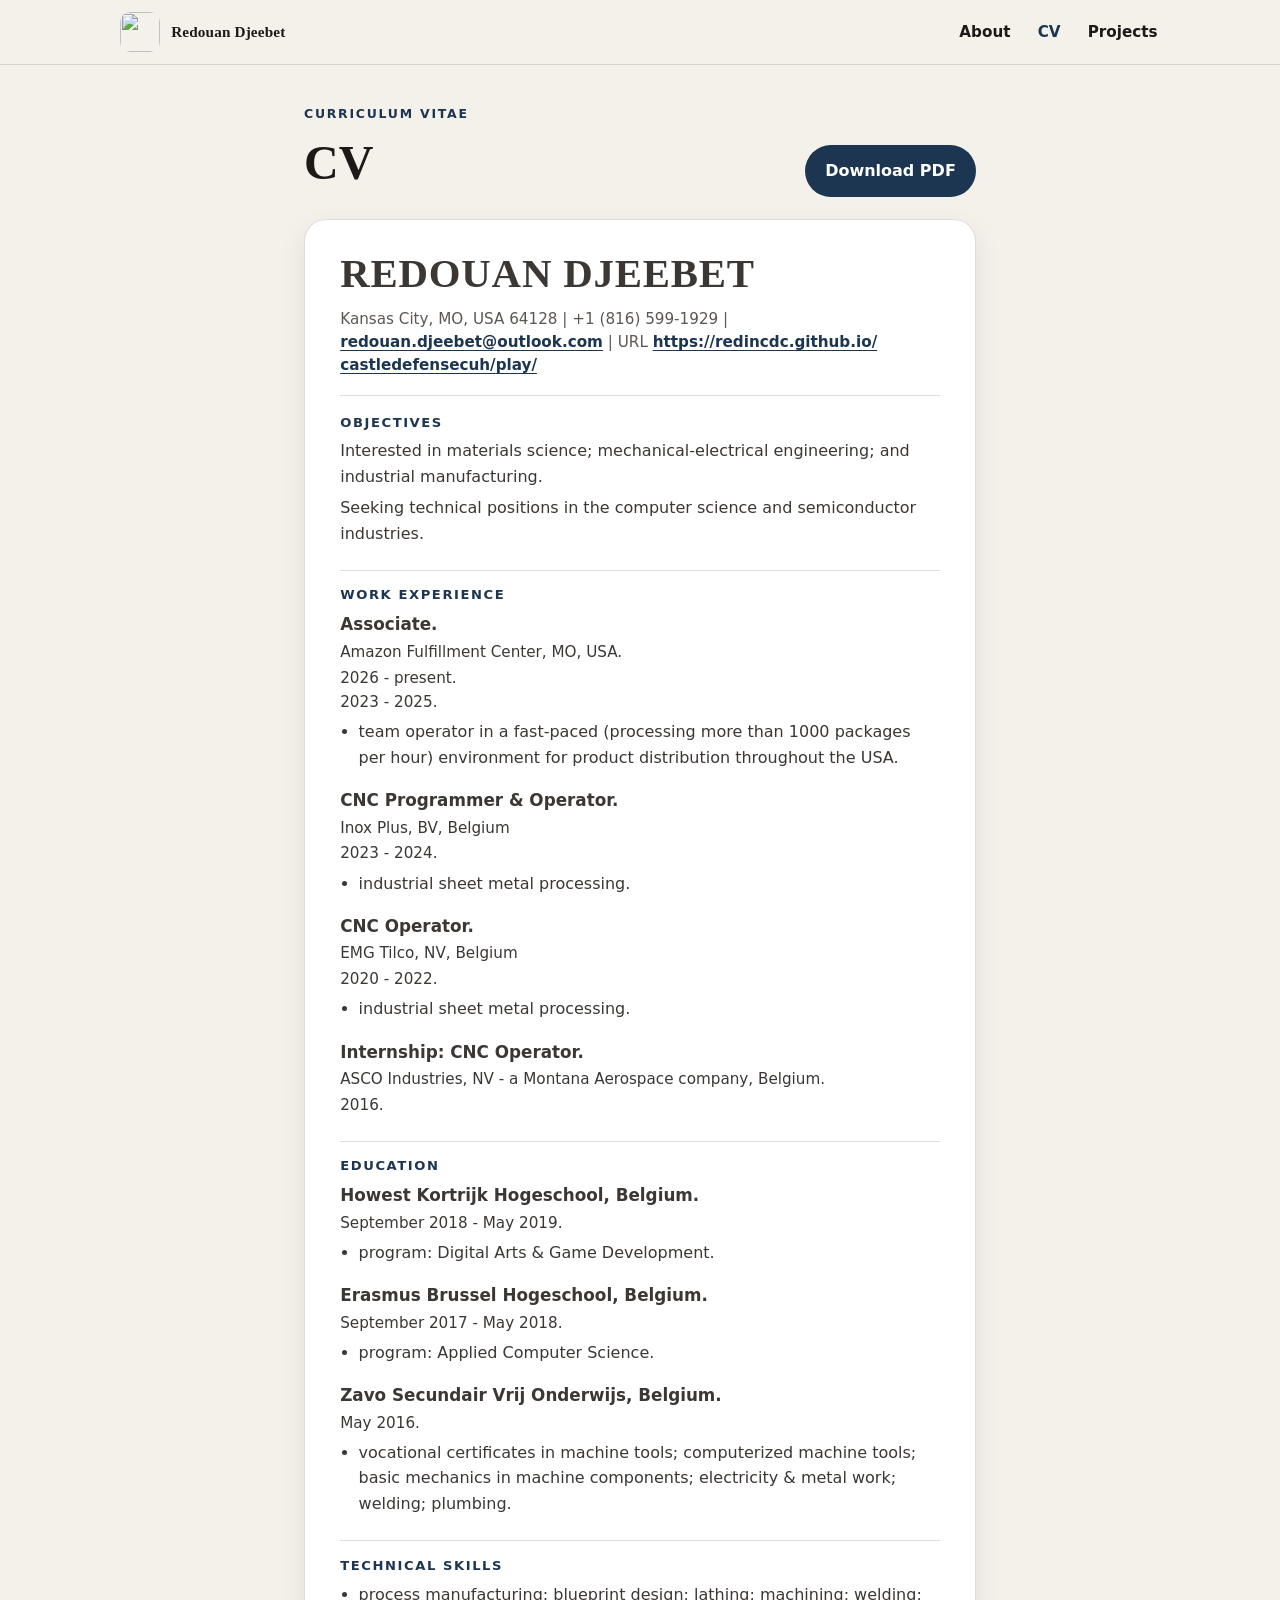
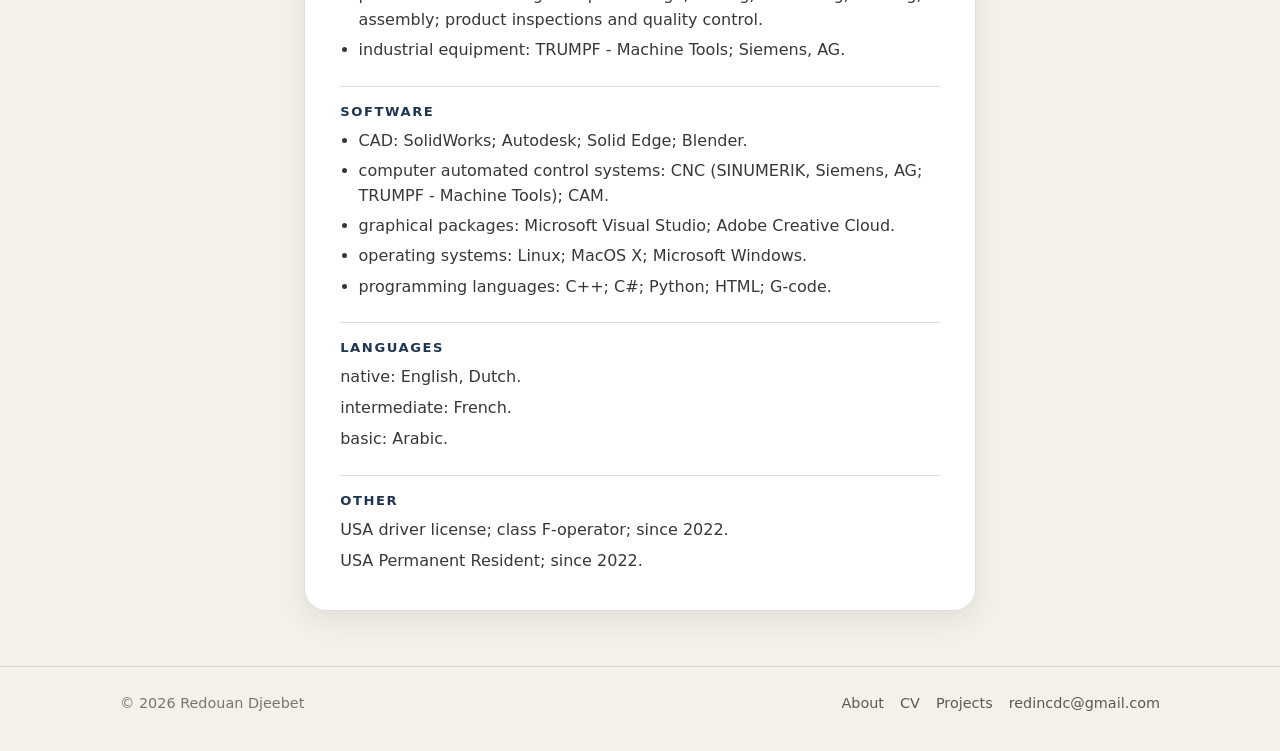
==== cv/index.html @ 41353f1d "Add files via upload" ====
<!DOCTYPE html>
<html lang="en">
<head>
  <meta charset="utf-8">
  <meta name="viewport" content="width=device-width, initial-scale=1, viewport-fit=cover">
  <title>CV — Redouan Djeebet</title>
  <meta name="description" content="CV of Redouan Djeebet.">
  <meta name="theme-color" content="#f4f1ea">
  <link rel="icon" href="/favicon.ico" sizes="any">
  <link rel="icon" type="image/png" sizes="32x32" href="/favicon-32.png">
  <link rel="apple-touch-icon" href="/apple-touch-icon.png">
  <meta property="og:title" content="CV — Redouan Djeebet">
  <meta property="og:description" content="CV of Redouan Djeebet.">
  <meta property="og:image" content="/assets/og.png">
  <meta property="og:type" content="website">
  <link rel="stylesheet" href="/style.css">
</head>
<body>
  <a class="skip" href="#main">Skip to content</a>
  <header class="site-header">
    <div class="wrap header-inner">
      <a class="brand" href="/">
        <img src="/assets/logo.png" width="40" height="40" alt="">
        <span class="brand-name">Redouan Djeebet</span>
      </a>
      <input type="checkbox" id="nav-toggle" class="nav-toggle" hidden>
      <label for="nav-toggle" class="nav-toggle-btn" aria-label="Menu">Menu</label>
      <nav class="nav" aria-label="Primary">
        <a href="/#about">About</a>
        <a href="/cv/" aria-current="page">CV</a>
        <a href="/projects/">Projects</a>
      </nav>
    </div>
  </header>

  <main id="main" class="page-body">
    <div class="wrap">
      <div class="cv-toolbar">
        <div>
          <p class="eyebrow">Curriculum vitae</p>
          <h1>CV</h1>
        </div>
        <a class="btn btn-primary cv-download" href="/cv/Redouan-Djeebet-CV.pdf" download="Redouan-Djeebet-CV.pdf">Download PDF</a>
      </div>

      <article class="cv-panel">
              <p class="cv-name">REDOUAN DJEEBET</p>

              <!-- CONTACT: swap this whole #cv-contact block if Red wants only redincdc@gmail.com shown. -->
              <div id="cv-contact">
                <p>Kansas City, MO, USA 64128 | +1 (816) 599-1929 | <a href="mailto:redouan.djeebet@outlook.com">redouan.djeebet@outlook.com</a> | URL <a href="https://redincdc.github.io/castledefensecuh/play/">https://redincdc.github.io/<wbr>castledefensecuh/<wbr>play/</a></p>
              </div>

              
              <section class="cv-section">
              <h2>Objectives</h2>
              
              <div class="cv-lines">
                <p>Interested in materials science; mechanical-electrical engineering; and industrial manufacturing.</p>
                <p>Seeking technical positions in the computer science and semiconductor industries.</p>
              </div>
              </section>

              <section class="cv-section">
              <h2>Work Experience</h2>
              

              <div class="job">
                <p class="job-title">Associate.</p>
                <p class="job-place">Amazon Fulfillment Center, MO, USA.</p>
                <p class="job-dates">2026 - present.
      2023 - 2025.</p>
                <ul>
                  <li>team operator in a fast-paced (processing more than 1000 packages per hour) environment for product distribution throughout the USA.</li>
                </ul>
              </div>

              <div class="job">
                <p class="job-title">CNC Programmer &amp; Operator.</p>
                <p class="job-place">Inox Plus, BV, Belgium</p>
                <p class="job-dates">2023 - 2024.</p>
                <ul>
                  <li>industrial sheet metal processing.</li>
                </ul>
              </div>

              <div class="job">
                <p class="job-title">CNC Operator.</p>
                <p class="job-place">EMG Tilco, NV, Belgium</p>
                <p class="job-dates">2020 - 2022.</p>
                <ul>
                  <li>industrial sheet metal processing.</li>
                </ul>
              </div>

              <div class="job">
                <p class="job-title">Internship: CNC Operator.</p>
                <p class="job-place">ASCO Industries, NV - a Montana Aerospace company, Belgium.</p>
                <p class="job-dates">2016.</p>
              </div>
              </section>

              <section class="cv-section cv-keep">
              <h2>Education</h2>
              

              <div class="job">
                <p class="job-title">Howest Kortrijk Hogeschool, Belgium.</p>
                <p class="job-dates">September 2018 - May 2019.</p>
                <ul>
                  <li>program: Digital Arts &amp; Game Development.</li>
                </ul>
              </div>

              <div class="job">
                <p class="job-title">Erasmus Brussel Hogeschool, Belgium.</p>
                <p class="job-dates">September 2017 - May 2018.</p>
                <ul>
                  <li>program: Applied Computer Science.</li>
                </ul>
              </div>

              <div class="job">
                <p class="job-title">Zavo Secundair Vrij Onderwijs, Belgium.</p>
                <p class="job-dates">May 2016.</p>
                <ul>
                  <li>vocational certificates in machine tools; computerized machine tools; basic mechanics in machine components; electricity &amp; metal work; welding; plumbing.</li>
                </ul>
              </div>
              </section>

              <section class="cv-section">
              <h2>Technical Skills</h2>
              
              <ul>
                <li>process manufacturing: blueprint design; lathing; machining; welding; assembly; product inspections and quality control.</li>
                <li>industrial equipment: TRUMPF - Machine Tools; Siemens, AG.</li>
              </ul>
              </section>

              <section class="cv-section">
              <h2>Software</h2>
              
              <ul>
                <li>CAD: SolidWorks; Autodesk; Solid Edge; Blender.</li>
                <li>computer automated control systems: CNC (SINUMERIK, Siemens, AG; TRUMPF - Machine Tools); CAM.</li>
                <li>graphical packages: Microsoft Visual Studio; Adobe Creative Cloud.</li>
                <li>operating systems: Linux; MacOS X; Microsoft Windows.</li>
                <li>programming languages: C++; C#; Python; HTML; G-code.</li>
              </ul>
              </section>

              <section class="cv-section">
              <h2>Languages</h2>
              
              <div class="cv-lines">
                <p>native: English, Dutch.</p>
                <p>intermediate: French.</p>
                <p>basic: Arabic.</p>
              </div>
              </section>

              <section class="cv-section">
              <h2>Other</h2>
              
              <div class="cv-lines">
                <p>USA driver license; class F-operator; since 2022.</p>
                <p>USA Permanent Resident; since 2022.</p>
              </div>
              </section>
      </article>
    </div>
  </main>

  <footer class="site-footer">
    <div class="wrap footer-inner">
      <p>© 2026 Redouan Djeebet</p>
      <div class="footer-links">
        <a href="/#about">About</a>
        <a href="/#cv">CV</a>
        <a href="/projects/">Projects</a>
        <a href="mailto:redincdc@gmail.com">redincdc@gmail.com</a>
      </div>
    </div>
  </footer>
</body>
</html>
---- style.css ----
/* Redouan Djeebet — personal site
   Neutral, professional. No webfonts, no trackers, no third-party requests. */

:root {
  --bg: #f4f1ea;
  --bg-soft: #ece8e0;
  --panel: #ffffff;
  --ink: #1c1917;
  --muted: #5c5854;
  --faint: #7a756f;
  --accent: #1c3550;
  --accent-2: #15283c;
  --line: rgba(28, 25, 23, 0.14);
  --max: 1040px;
  --radius: 16px;
  --shadow: 0 10px 28px rgba(28, 25, 23, 0.08);
  --font: "Segoe UI", system-ui, -apple-system, Roboto, Ubuntu, Cantarell, "Noto Sans", sans-serif;
  --display: Georgia, "Palatino Linotype", Palatino, "Book Antiqua", "Times New Roman", serif;
}

*, *::before, *::after { box-sizing: border-box; }
html { scroll-behavior: smooth; color-scheme: light; }
@media (prefers-reduced-motion: reduce) {
  html { scroll-behavior: auto; }
  *, *::before, *::after { animation: none !important; transition: none !important; }
}

body {
  margin: 0;
  font-family: var(--font);
  background: var(--bg);
  color: var(--ink);
  line-height: 1.6;
  -webkit-font-smoothing: antialiased;
  text-rendering: optimizeLegibility;
  padding-left: env(safe-area-inset-left);
  padding-right: env(safe-area-inset-right);
}

img { max-width: 100%; height: auto; display: block; }
a { color: var(--accent); text-underline-offset: 3px; }
a:hover { color: var(--accent-2); }
:focus-visible { outline: 2px solid var(--accent); outline-offset: 3px; }

.wrap {
  width: min(100% - 2rem, var(--max));
  margin-inline: auto;
}
.narrow { width: min(100% - 2rem, 42rem); margin-inline: auto; }

/* ----- header ----- */
.site-header {
  position: sticky;
  top: 0;
  z-index: 40;
  background: color-mix(in srgb, var(--bg) 88%, transparent);
  backdrop-filter: blur(12px);
  border-bottom: 1px solid var(--line);
  padding-top: env(safe-area-inset-top);
}
.header-inner {
  display: flex;
  align-items: center;
  justify-content: space-between;
  gap: 1rem;
  min-height: 4rem;
}
.brand {
  display: flex;
  align-items: center;
  gap: 0.7rem;
  color: inherit;
  text-decoration: none;
  font-weight: 700;
  letter-spacing: 0.01em;
}
.brand img {
  width: 40px;
  height: 40px;
  border-radius: 10px;
}
.brand-name { font-size: 0.95rem; font-family: var(--display); font-weight: 700; }

.nav-toggle { display: none; }
.nav-toggle-btn {
  display: none;
  align-items: center;
  justify-content: center;
  background: var(--panel);
  color: var(--ink);
  border: 1px solid var(--line);
  border-radius: 10px;
  min-height: 44px;
  min-width: 44px;
  padding: 0.45rem 0.75rem;
  font: inherit;
  font-weight: 600;
  cursor: pointer;
}
.nav {
  display: flex;
  gap: 0.2rem 1.4rem;
  align-items: center;
  flex-wrap: wrap;
}
.nav a {
  color: var(--ink);
  text-decoration: none;
  font-size: 0.95rem;
  font-weight: 600;
  padding: 0.45rem 0.15rem;
}
.nav a:hover,
.nav a[aria-current="page"] { color: var(--accent); }

@media (max-width: 760px) {
  .nav-toggle-btn { display: inline-flex; }
  .nav {
    display: none;
    position: absolute;
    left: 0; right: 0;
    top: 100%;
    flex-direction: column;
    align-items: stretch;
    gap: 0;
    background: var(--bg-soft);
    border-bottom: 1px solid var(--line);
    padding: 0.5rem 1rem 1rem;
  }
  .nav-toggle:checked ~ .nav { display: flex; }
  .nav a {
    padding: 0.85rem 0.2rem;
    border-bottom: 1px solid var(--line);
    min-height: 44px;
    display: flex;
    align-items: center;
  }
  .header-inner { position: relative; }
}

/* ----- typography ----- */
.eyebrow, .section-kicker {
  display: inline-block;
  font-size: 0.78rem;
  font-weight: 700;
  letter-spacing: 0.14em;
  text-transform: uppercase;
  color: var(--accent);
  margin: 0 0 0.7rem;
}
h1, h2 {
  font-family: var(--display);
  font-weight: 700;
  line-height: 1.15;
  margin: 0 0 0.7rem;
}
h1 { font-size: clamp(2.2rem, 6vw, 3.4rem); }
h2 { font-size: clamp(1.7rem, 4vw, 2.3rem); }
.lede {
  font-family: var(--display);
  font-size: clamp(1.15rem, 2.4vw, 1.4rem);
  color: var(--muted);
  margin: 0 0 1.3rem;
}
.bio p, .section-intro, .page-lead {
  color: var(--muted);
  font-size: 1.05rem;
  margin: 0 0 1rem;
  max-width: 42rem;
}
.bio p:last-child { margin-bottom: 0; }

.cta-row {
  display: flex;
  flex-wrap: wrap;
  gap: 0.75rem;
  margin: 0;
}
.btn {
  display: inline-flex;
  align-items: center;
  justify-content: center;
  gap: 0.45rem;
  font: inherit;
  font-weight: 700;
  text-decoration: none;
  border-radius: 999px;
  padding: 0.75rem 1.2rem;
  min-height: 44px;
  border: 1px solid transparent;
  cursor: pointer;
}
.btn-primary { background: var(--accent); color: #fff; }
.btn-primary:hover { background: var(--accent-2); color: #fff; }
.btn-ghost {
  background: transparent;
  color: var(--ink);
  border-color: var(--line);
}
.btn-ghost:hover { border-color: var(--accent); color: var(--accent); }

/* ----- sections ----- */
section { padding: 0; }
.about { padding: 2.6rem 0 2.4rem; }
.cv-home, .projects-band, .page-body { padding: 2.2rem 0 3.4rem; }
.cv-home {
  border-top: 1px solid var(--line);
  background: var(--bg-soft);
}
.projects-band { border-top: 1px solid var(--line); }

/* ----- project cards ----- */
.project-grid {
  display: grid;
  gap: 1.1rem;
  grid-template-columns: 1fr;
  margin-top: 1.4rem;
}
@media (min-width: 760px) {
  .project-grid { grid-template-columns: repeat(2, 1fr); }
  .project-grid.triple { grid-template-columns: repeat(3, 1fr); }
}
.project-card {
  background: var(--panel);
  border: 1px solid var(--line);
  border-radius: var(--radius);
  padding: 0;
  overflow: hidden;
  box-shadow: var(--shadow);
  display: flex;
  flex-direction: column;
  min-width: 0;
}
.project-media img {
  width: 100%;
  aspect-ratio: 16 / 9;
  object-fit: cover;
  background: var(--bg-soft);
}
.project-body { padding: 1.15rem 1.2rem 1.25rem; display: flex; flex-direction: column; flex: 1; }
.project-kicker {
  color: var(--accent);
  font-size: 0.72rem;
  font-weight: 700;
  letter-spacing: 0.12em;
  text-transform: uppercase;
  margin: 0 0 0.35rem;
}
.project-card h3 {
  margin: 0 0 0.45rem;
  font-size: 1.2rem;
  font-family: var(--display);
  line-height: 1.2;
}
.project-card p { margin: 0 0 1.1rem; color: var(--muted); }
.project-card .cta-row { margin-top: auto; }

.project-card.placeholder {
  border-style: dashed;
  background: transparent;
  box-shadow: none;
  min-height: 200px;
  justify-content: center;
  padding: 1.5rem 1.25rem;
  text-align: center;
}
.project-card.placeholder p { margin: 0; }

/* ----- CV ----- */
.cv-toolbar {
  display: flex;
  flex-wrap: wrap;
  align-items: flex-end;
  justify-content: space-between;
  gap: 1rem;
  margin: 0 auto 1.4rem;
  max-width: 42rem;
}
.cv-download { flex: 0 0 auto; }

.cv-panel {
  background: var(--panel);
  border: 1px solid var(--line);
  border-radius: 22px;
  padding: 1.5rem 1.25rem 1.8rem;
  box-shadow: var(--shadow);
  max-width: 42rem;
  margin-inline: auto;
}
@media (min-width: 700px) {
  .cv-panel { padding: 2rem 2.2rem 2.3rem; }
}

.cv-name {
  font-family: var(--display);
  font-size: clamp(1.85rem, 5vw, 2.55rem);
  font-weight: 700;
  letter-spacing: 0.02em;
  line-height: 1.1;
  margin: 0 0 0.7rem;
  color: var(--ink);
}

/* Single block — swap this whole #cv-contact region if Red wants only redincdc@gmail.com shown. */
#cv-contact {
  margin: 0 0 0.2rem;
  padding-bottom: 1.15rem;
  border-bottom: 1px solid var(--line);
}
#cv-contact p {
  margin: 0;
  color: var(--muted);
  font-size: 0.95rem;
  overflow-wrap: break-word;
  line-height: 1.5;
}
#cv-contact a { font-weight: 600; }

.cv-panel h2 {
  font-size: 0.82rem;
  letter-spacing: 0.12em;
  text-transform: uppercase;
  color: var(--accent);
  font-family: var(--font);
  font-weight: 700;
  margin: 1.45rem 0 0.55rem;
  padding-top: 1.05rem;
  border-top: 1px solid var(--line);
}
.cv-section { padding: 0; }
.cv-panel .cv-section:first-of-type h2 {
  border-top: 0;
  margin-top: 1.15rem;
  padding-top: 0;
}
.cv-panel p, .cv-panel li { color: #3a3734; }
.cv-panel ul {
  padding-left: 1.15rem;
  margin: 0.3rem 0 0;
}
.cv-panel li { margin: 0.28rem 0; }

.cv-lines p { margin: 0 0 0.35rem; }
.cv-lines p:last-child { margin-bottom: 0; }

.job { margin: 0 0 1.05rem; }
.job:last-child { margin-bottom: 0; }
.job-title {
  margin: 0;
  font-size: 1.05rem;
  font-weight: 700;
  color: var(--ink);
  font-family: var(--font);
}
.job-place, .job-dates {
  color: var(--muted);
  margin: 0.1rem 0 0;
  font-size: 0.95rem;
}
.job-dates { white-space: pre-line; }

/* ----- 404 / misc ----- */
.simple-page {
  padding: 4rem 0 5rem;
  text-align: center;
}
.simple-page h1 { margin-bottom: 0.6rem; }
.simple-page p { color: var(--muted); margin: 0 auto 1.4rem; max-width: 28rem; }
.simple-page .cta-row { justify-content: center; }

.page-body h1 {
  font-family: var(--display);
  font-size: clamp(2rem, 5vw, 3rem);
  margin: 0 0 0.4rem;
}

/* ----- footer ----- */
.site-footer {
  border-top: 1px solid var(--line);
  padding: 1.6rem 0 calc(2.2rem + env(safe-area-inset-bottom));
  color: var(--faint);
  font-size: 0.9rem;
}
.footer-inner {
  display: flex;
  flex-wrap: wrap;
  gap: 0.6rem 1.4rem;
  justify-content: space-between;
  align-items: center;
}
.footer-inner p { margin: 0; }
.footer-links { display: flex; gap: 1rem; flex-wrap: wrap; }
.footer-links a { color: var(--muted); text-decoration: none; }
.footer-links a:hover { color: var(--accent); }

.skip {
  position: absolute;
  left: -999px;
  top: 0;
  background: var(--accent);
  color: #fff;
  padding: 0.5rem 0.8rem;
  z-index: 100;
}
.skip:focus { left: 0.5rem; top: 0.5rem; }

@page { size: letter; margin: 0.6in; }

@media print {
  html, body { background: #fff; color: #111; }
  .site-header, .site-footer, .skip, .cv-toolbar, .nav-toggle-btn, .about, .projects-band { display: none !important; }
  .cv-home, .page-body { padding: 0; background: #fff; border: 0; }
  .wrap, .narrow { width: 100%; }
  .cv-panel {
    box-shadow: none;
    border: 0;
    border-radius: 0;
    background: #fff;
    color: #111;
    max-width: none;
    padding: 0;
  }
  .cv-name { color: #111; font-size: 22pt; margin-bottom: 8pt; }
  #cv-contact {
    border-bottom: 1px solid #222;
    padding-bottom: 8pt;
    margin-bottom: 2pt;
  }
  #cv-contact p,
  .cv-panel p,
  .cv-panel li,
  .job-place,
  .job-dates { color: #222; }
  .cv-panel h2 {
    color: #111;
    border-top: 1px solid #222;
    font-size: 10pt;
    margin: 11pt 0 5pt;
    padding-top: 8pt;
    letter-spacing: 0.08em;
    break-after: avoid;
  }
  .cv-section { padding: 0; }
  .cv-panel .cv-section:first-of-type h2 {
    border-top: 0;
    margin-top: 10pt;
    padding-top: 0;
  }
  .job { margin-bottom: 7pt; break-inside: avoid; }
  .cv-keep { break-inside: avoid; }
  .job-title { color: #111; font-size: 11.5pt; }
  a { color: #111; text-decoration: none; }
  #cv-contact a { text-decoration: underline; text-underline-offset: 2px; }
  * { box-shadow: none !important; text-shadow: none !important; print-color-adjust: exact; -webkit-print-color-adjust: exact; }
}
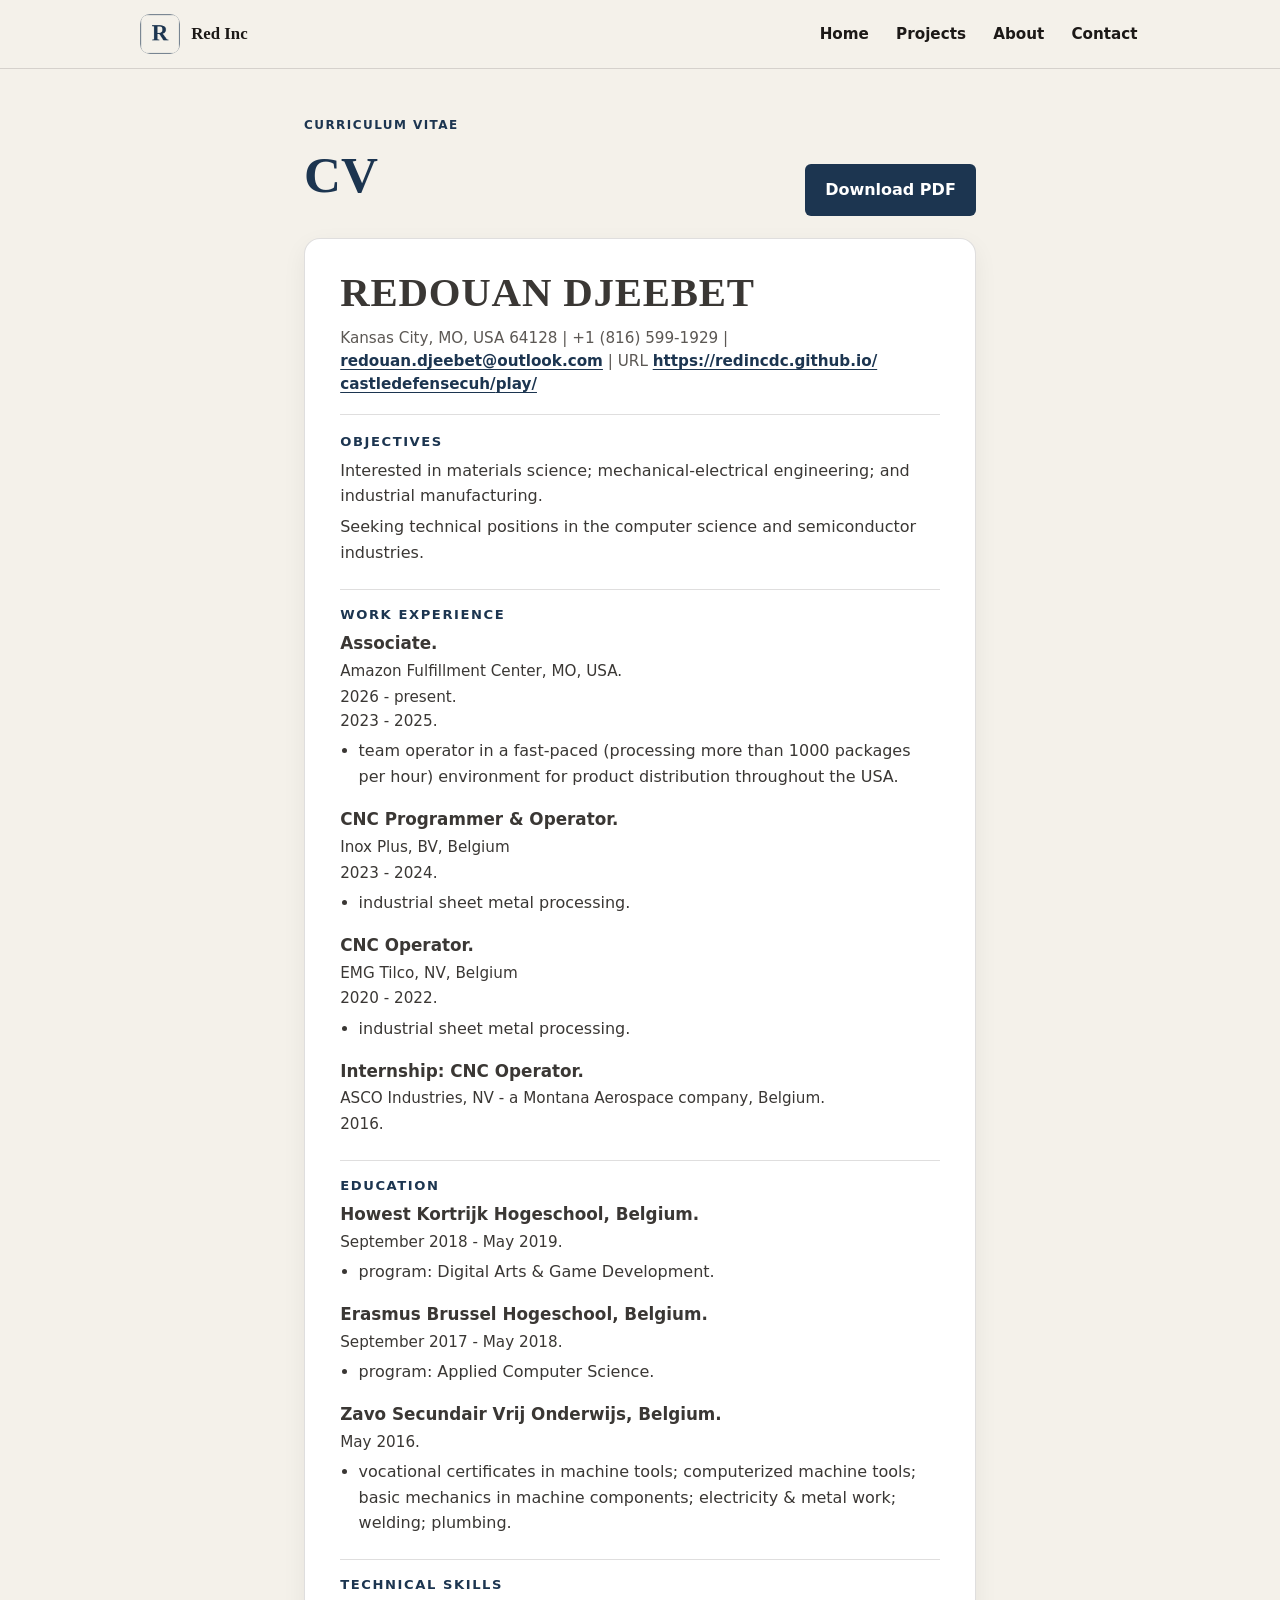
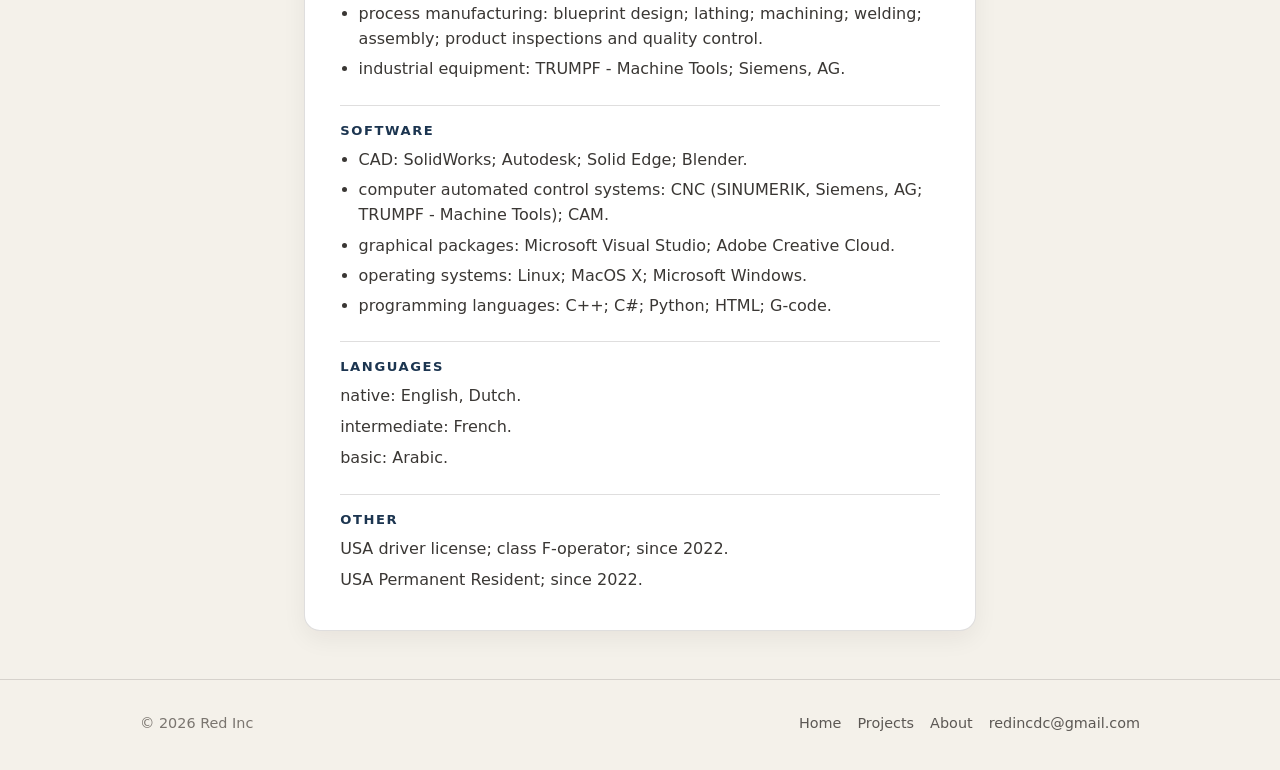
==== commit 642dab2f: "Add files via upload" ====
--- a/cv/index.html
+++ b/cv/index.html
@@ -4,13 +4,13 @@
   <meta charset="utf-8">
   <meta name="viewport" content="width=device-width, initial-scale=1, viewport-fit=cover">
   <title>CV — Redouan Djeebet</title>
-  <meta name="description" content="CV of Redouan Djeebet.">
+  <meta name="description" content="CV of Redouan Djeebet, owner and creator of Red Inc.">
   <meta name="theme-color" content="#f4f1ea">
   <link rel="icon" href="/favicon.ico" sizes="any">
   <link rel="icon" type="image/png" sizes="32x32" href="/favicon-32.png">
   <link rel="apple-touch-icon" href="/apple-touch-icon.png">
   <meta property="og:title" content="CV — Redouan Djeebet">
-  <meta property="og:description" content="CV of Redouan Djeebet.">
+  <meta property="og:description" content="CV of Redouan Djeebet, owner and creator of Red Inc.">
   <meta property="og:image" content="/assets/og.png">
   <meta property="og:type" content="website">
   <link rel="stylesheet" href="/style.css">
@@ -21,19 +21,20 @@
     <div class="wrap header-inner">
       <a class="brand" href="/">
         <img src="/assets/logo.png" width="40" height="40" alt="">
-        <span class="brand-name">Redouan Djeebet</span>
+        <span class="brand-name">Red Inc</span>
       </a>
-      <input type="checkbox" id="nav-toggle" class="nav-toggle" hidden>
+      <input type="checkbox" id="nav-toggle" class="nav-toggle">
       <label for="nav-toggle" class="nav-toggle-btn" aria-label="Menu">Menu</label>
       <nav class="nav" aria-label="Primary">
-        <a href="/#about">About</a>
-        <a href="/cv/" aria-current="page">CV</a>
+        <a href="/">Home</a>
         <a href="/projects/">Projects</a>
+        <a href="/about/">About</a>
+        <a href="mailto:redincdc@gmail.com">Contact</a>
       </nav>
     </div>
   </header>
 
-  <main id="main" class="page-body">
+<main id="main" class="page-body">
     <div class="wrap">
       <div class="cv-toolbar">
         <div>
@@ -174,11 +175,11 @@
 
   <footer class="site-footer">
     <div class="wrap footer-inner">
-      <p>© 2026 Redouan Djeebet</p>
+      <p>© 2026 Red Inc</p>
       <div class="footer-links">
-        <a href="/#about">About</a>
-        <a href="/#cv">CV</a>
+        <a href="/">Home</a>
         <a href="/projects/">Projects</a>
+        <a href="/about/">About</a>
         <a href="mailto:redincdc@gmail.com">redincdc@gmail.com</a>
       </div>
     </div>
--- a/style.css
+++ b/style.css
@@ -1,5 +1,5 @@
-/* Redouan Djeebet — personal site
-   Neutral, professional. No webfonts, no trackers, no third-party requests. */
+/* Red Inc — company site
+   Clean, corporate. No webfonts, no trackers, no third-party requests. */
 
 :root {
   --bg: #f4f1ea;
@@ -11,9 +11,9 @@
   --accent: #1c3550;
   --accent-2: #15283c;
   --line: rgba(28, 25, 23, 0.14);
-  --max: 1040px;
-  --radius: 16px;
-  --shadow: 0 10px 28px rgba(28, 25, 23, 0.08);
+  --max: 1000px;
+  --radius: 8px;
+  --shadow: 0 8px 24px rgba(28, 25, 23, 0.06);
   --font: "Segoe UI", system-ui, -apple-system, Roboto, Ubuntu, Cantarell, "Noto Sans", sans-serif;
   --display: Georgia, "Palatino Linotype", Palatino, "Book Antiqua", "Times New Roman", serif;
 }
@@ -42,18 +42,17 @@
 a:hover { color: var(--accent-2); }
 :focus-visible { outline: 2px solid var(--accent); outline-offset: 3px; }
 
-.wrap {
-  width: min(100% - 2rem, var(--max));
+.wrap, .container {
+  width: min(100% - 2.5rem, var(--max));
   margin-inline: auto;
 }
-.narrow { width: min(100% - 2rem, 42rem); margin-inline: auto; }
 
 /* ----- header ----- */
 .site-header {
   position: sticky;
   top: 0;
   z-index: 40;
-  background: color-mix(in srgb, var(--bg) 88%, transparent);
+  background: color-mix(in srgb, var(--bg) 90%, transparent);
   backdrop-filter: blur(12px);
   border-bottom: 1px solid var(--line);
   padding-top: env(safe-area-inset-top);
@@ -63,7 +62,7 @@
   align-items: center;
   justify-content: space-between;
   gap: 1rem;
-  min-height: 4rem;
+  min-height: 4.25rem;
 }
 .brand {
   display: flex;
@@ -71,17 +70,18 @@
   gap: 0.7rem;
   color: inherit;
   text-decoration: none;
-  font-weight: 700;
-  letter-spacing: 0.01em;
-}
-.brand img {
+  font-family: var(--display);
+  font-weight: 700;
+  font-size: 1.1rem;
+}
+.brand img, .logo {
   width: 40px;
   height: 40px;
   border-radius: 10px;
 }
-.brand-name { font-size: 0.95rem; font-family: var(--display); font-weight: 700; }
-
-.nav-toggle { display: none; }
+.brand-name { font-size: 1.05rem; }
+
+.nav-toggle { position: absolute; opacity: 0; pointer-events: none; width: 0; height: 0; }
 .nav-toggle-btn {
   display: none;
   align-items: center;
@@ -123,9 +123,9 @@
     flex-direction: column;
     align-items: stretch;
     gap: 0;
-    background: var(--bg-soft);
+    background: var(--bg);
     border-bottom: 1px solid var(--line);
-    padding: 0.5rem 1rem 1rem;
+    padding: 0.5rem 1.25rem 1rem;
   }
   .nav-toggle:checked ~ .nav { display: flex; }
   .nav a {
@@ -138,43 +138,51 @@
   .header-inner { position: relative; }
 }
 
-/* ----- typography ----- */
-.eyebrow, .section-kicker {
+/* ----- typography / sections ----- */
+.eyebrow, .section-kicker, .tag {
   display: inline-block;
-  font-size: 0.78rem;
-  font-weight: 700;
-  letter-spacing: 0.14em;
+  font-size: 0.75rem;
+  font-weight: 700;
+  letter-spacing: 0.12em;
   text-transform: uppercase;
   color: var(--accent);
   margin: 0 0 0.7rem;
 }
-h1, h2 {
+h1, h2, h3 {
   font-family: var(--display);
   font-weight: 700;
+  color: var(--accent);
   line-height: 1.15;
   margin: 0 0 0.7rem;
 }
-h1 { font-size: clamp(2.2rem, 6vw, 3.4rem); }
-h2 { font-size: clamp(1.7rem, 4vw, 2.3rem); }
-.lede {
-  font-family: var(--display);
-  font-size: clamp(1.15rem, 2.4vw, 1.4rem);
+h1 { font-size: clamp(2.2rem, 6vw, 3.2rem); }
+h2 { font-size: clamp(1.6rem, 3.5vw, 2.1rem); }
+h3 { font-size: 1.25rem; color: var(--ink); }
+.subtitle, .lede {
+  font-size: clamp(1.15rem, 2.4vw, 1.35rem);
   color: var(--muted);
-  margin: 0 0 1.3rem;
-}
-.bio p, .section-intro, .page-lead {
-  color: var(--muted);
-  font-size: 1.05rem;
-  margin: 0 0 1rem;
-  max-width: 42rem;
-}
-.bio p:last-child { margin-bottom: 0; }
+  margin: 0 0 1.25rem;
+  max-width: 38rem;
+}
+.prose, .section-intro, .page-lead { max-width: 40rem; color: var(--muted); font-size: 1.05rem; }
+.prose p, .what-we-do p, .founder-blurb p { color: var(--muted); font-size: 1.05rem; margin: 0 0 1rem; }
+.prose p:last-child { margin-bottom: 0; }
+.prose h2 { font-size: 1.15rem; margin: 1.8rem 0 0.5rem; color: var(--accent); }
+
+.hero { padding: 3.2rem 0 2.6rem; }
+.what-we-do, .founder-band, .page-body, .projects-band { padding: 2.6rem 0 3rem; }
+.projects-band, .band {
+  background: color-mix(in srgb, var(--accent) 4%, var(--bg));
+  border-top: 1px solid var(--line);
+  border-bottom: 1px solid var(--line);
+  padding: 2.8rem 0 3.2rem;
+}
 
 .cta-row {
   display: flex;
   flex-wrap: wrap;
   gap: 0.75rem;
-  margin: 0;
+  margin-top: 1.2rem;
 }
 .btn {
   display: inline-flex;
@@ -184,30 +192,20 @@
   font: inherit;
   font-weight: 700;
   text-decoration: none;
-  border-radius: 999px;
+  border-radius: 6px;
   padding: 0.75rem 1.2rem;
   min-height: 44px;
   border: 1px solid transparent;
   cursor: pointer;
 }
-.btn-primary { background: var(--accent); color: #fff; }
-.btn-primary:hover { background: var(--accent-2); color: #fff; }
-.btn-ghost {
+.btn-primary, .btn { background: var(--accent); color: #fff; }
+.btn-primary:hover, .btn:hover { background: var(--accent-2); color: #fff; }
+.btn-ghost, .btn-outline {
   background: transparent;
-  color: var(--ink);
-  border-color: var(--line);
-}
-.btn-ghost:hover { border-color: var(--accent); color: var(--accent); }
-
-/* ----- sections ----- */
-section { padding: 0; }
-.about { padding: 2.6rem 0 2.4rem; }
-.cv-home, .projects-band, .page-body { padding: 2.2rem 0 3.4rem; }
-.cv-home {
-  border-top: 1px solid var(--line);
-  background: var(--bg-soft);
-}
-.projects-band { border-top: 1px solid var(--line); }
+  color: var(--accent);
+  border-color: var(--accent);
+}
+.btn-ghost:hover, .btn-outline:hover { background: var(--accent); color: #fff; }
 
 /* ----- project cards ----- */
 .project-grid {
@@ -217,8 +215,7 @@
   margin-top: 1.4rem;
 }
 @media (min-width: 760px) {
-  .project-grid { grid-template-columns: repeat(2, 1fr); }
-  .project-grid.triple { grid-template-columns: repeat(3, 1fr); }
+  .project-grid { grid-template-columns: repeat(3, 1fr); }
 }
 .project-card {
   background: var(--panel);
@@ -237,7 +234,7 @@
   object-fit: cover;
   background: var(--bg-soft);
 }
-.project-body { padding: 1.15rem 1.2rem 1.25rem; display: flex; flex-direction: column; flex: 1; }
+.project-body { padding: 1.2rem 1.2rem 1.25rem; display: flex; flex-direction: column; flex: 1; }
 .project-kicker {
   color: var(--accent);
   font-size: 0.72rem;
@@ -246,15 +243,9 @@
   text-transform: uppercase;
   margin: 0 0 0.35rem;
 }
-.project-card h3 {
-  margin: 0 0 0.45rem;
-  font-size: 1.2rem;
-  font-family: var(--display);
-  line-height: 1.2;
-}
-.project-card p { margin: 0 0 1.1rem; color: var(--muted); }
-.project-card .cta-row { margin-top: auto; }
-
+.project-card h3 { margin: 0 0 0.45rem; }
+.project-card p { margin: 0 0 1rem; color: var(--muted); }
+.project-card .cta-row { margin-top: auto; margin-bottom: 0; }
 .project-card.placeholder {
   border-style: dashed;
   background: transparent;
@@ -266,7 +257,7 @@
 }
 .project-card.placeholder p { margin: 0; }
 
-/* ----- CV ----- */
+/* ----- CV (unchanged document styles) ----- */
 .cv-toolbar {
   display: flex;
   flex-wrap: wrap;
@@ -277,11 +268,10 @@
   max-width: 42rem;
 }
 .cv-download { flex: 0 0 auto; }
-
 .cv-panel {
   background: var(--panel);
   border: 1px solid var(--line);
-  border-radius: 22px;
+  border-radius: 16px;
   padding: 1.5rem 1.25rem 1.8rem;
   box-shadow: var(--shadow);
   max-width: 42rem;
@@ -290,7 +280,6 @@
 @media (min-width: 700px) {
   .cv-panel { padding: 2rem 2.2rem 2.3rem; }
 }
-
 .cv-name {
   font-family: var(--display);
   font-size: clamp(1.85rem, 5vw, 2.55rem);
@@ -300,8 +289,6 @@
   margin: 0 0 0.7rem;
   color: var(--ink);
 }
-
-/* Single block — swap this whole #cv-contact region if Red wants only redincdc@gmail.com shown. */
 #cv-contact {
   margin: 0 0 0.2rem;
   padding-bottom: 1.15rem;
@@ -315,7 +302,6 @@
   line-height: 1.5;
 }
 #cv-contact a { font-weight: 600; }
-
 .cv-panel h2 {
   font-size: 0.82rem;
   letter-spacing: 0.12em;
@@ -334,15 +320,10 @@
   padding-top: 0;
 }
 .cv-panel p, .cv-panel li { color: #3a3734; }
-.cv-panel ul {
-  padding-left: 1.15rem;
-  margin: 0.3rem 0 0;
-}
+.cv-panel ul { padding-left: 1.15rem; margin: 0.3rem 0 0; }
 .cv-panel li { margin: 0.28rem 0; }
-
 .cv-lines p { margin: 0 0 0.35rem; }
 .cv-lines p:last-child { margin-bottom: 0; }
-
 .job { margin: 0 0 1.05rem; }
 .job:last-child { margin-bottom: 0; }
 .job-title {
@@ -359,32 +340,23 @@
 }
 .job-dates { white-space: pre-line; }
 
-/* ----- 404 / misc ----- */
-.simple-page {
-  padding: 4rem 0 5rem;
-  text-align: center;
-}
+/* ----- 404 ----- */
+.simple-page { padding: 4rem 0 5rem; text-align: center; }
 .simple-page h1 { margin-bottom: 0.6rem; }
 .simple-page p { color: var(--muted); margin: 0 auto 1.4rem; max-width: 28rem; }
 .simple-page .cta-row { justify-content: center; }
 
-.page-body h1 {
-  font-family: var(--display);
-  font-size: clamp(2rem, 5vw, 3rem);
-  margin: 0 0 0.4rem;
-}
-
 /* ----- footer ----- */
 .site-footer {
   border-top: 1px solid var(--line);
-  padding: 1.6rem 0 calc(2.2rem + env(safe-area-inset-bottom));
+  padding: 2rem 0 calc(2.2rem + env(safe-area-inset-bottom));
   color: var(--faint);
   font-size: 0.9rem;
 }
 .footer-inner {
   display: flex;
   flex-wrap: wrap;
-  gap: 0.6rem 1.4rem;
+  gap: 0.8rem 1.6rem;
   justify-content: space-between;
   align-items: center;
 }
@@ -393,7 +365,7 @@
 .footer-links a { color: var(--muted); text-decoration: none; }
 .footer-links a:hover { color: var(--accent); }
 
-.skip {
+.skip, .skip-link {
   position: absolute;
   left: -999px;
   top: 0;
@@ -402,15 +374,15 @@
   padding: 0.5rem 0.8rem;
   z-index: 100;
 }
-.skip:focus { left: 0.5rem; top: 0.5rem; }
+.skip:focus, .skip-link:focus { left: 0.5rem; top: 0.5rem; }
 
 @page { size: letter; margin: 0.6in; }
 
 @media print {
   html, body { background: #fff; color: #111; }
-  .site-header, .site-footer, .skip, .cv-toolbar, .nav-toggle-btn, .about, .projects-band { display: none !important; }
-  .cv-home, .page-body { padding: 0; background: #fff; border: 0; }
-  .wrap, .narrow { width: 100%; }
+  .site-header, .site-footer, .skip, .skip-link, .cv-toolbar, .nav-toggle-btn { display: none !important; }
+  .page-body { padding: 0; background: #fff; border: 0; }
+  .wrap, .container { width: 100%; }
   .cv-panel {
     box-shadow: none;
     border: 0;
